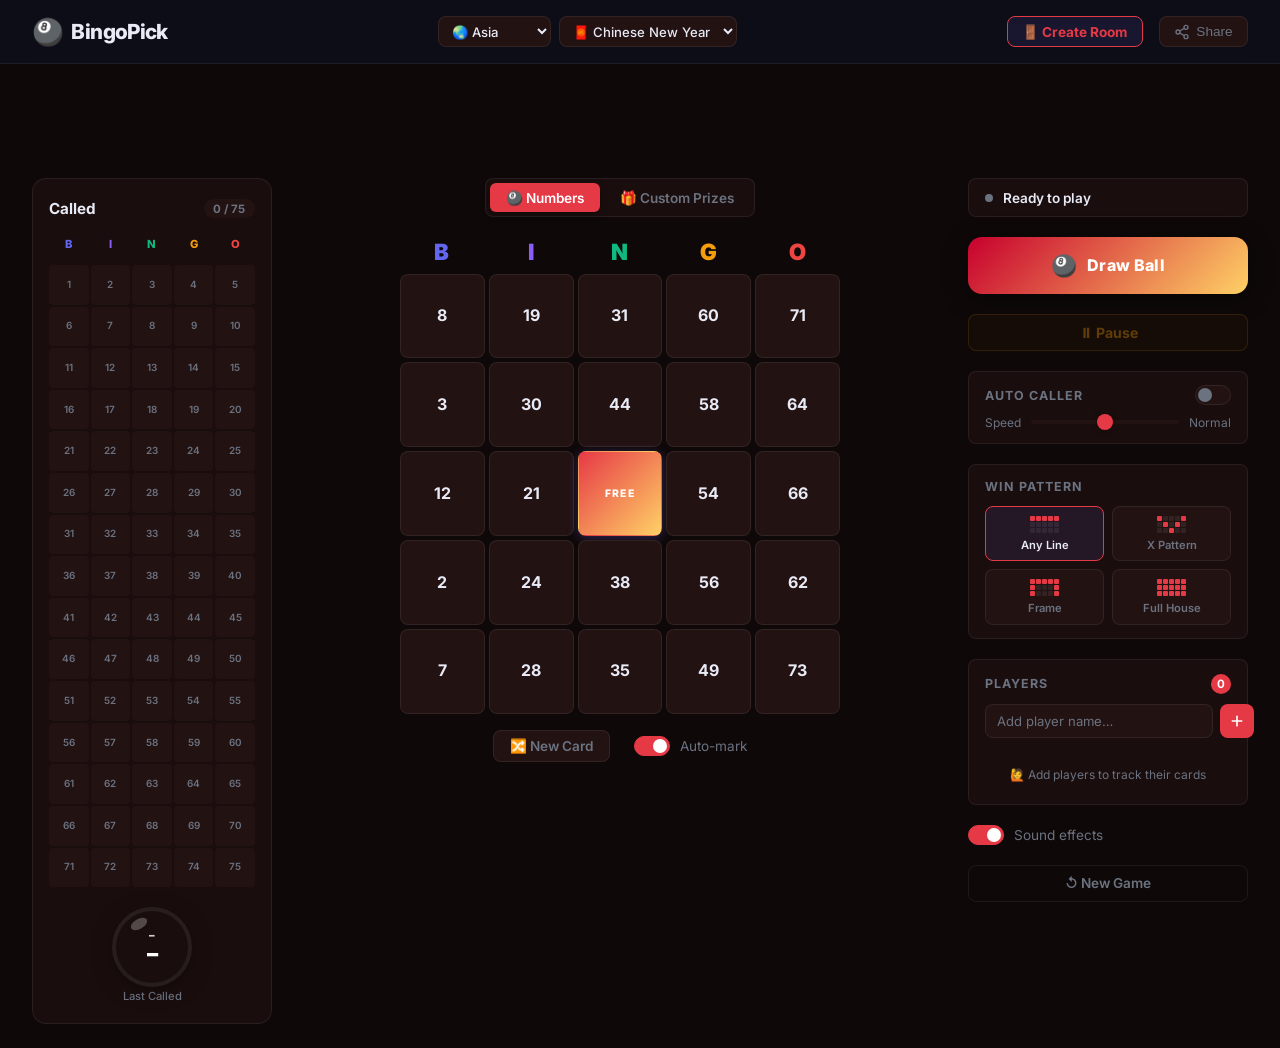
==== index.html @ 64653974 "Initial commit: BingoPick multiplayer bingo game" ====
<!DOCTYPE html>
<html lang="en">
<head>
  <meta charset="UTF-8" />
  <meta name="viewport" content="width=device-width, initial-scale=1.0" />

  <!-- ── Primary SEO ── -->
  <title>BingoPick – Free Online Bingo Caller & Game | Custom Prizes</title>
  <meta name="description" content="Free online bingo game and number caller. Use custom words and prizes for CNY, Christmas, office parties, and team events. No download, no login required." />
  <meta name="keywords" content="bingo caller, online bingo, bingo game, CNY bingo, office party bingo, custom bingo, free bingo caller, prize bingo, virtual bingo" />
  <meta name="author" content="BingoPick" />
  <link rel="canonical" href="https://bingo-pick.com/" />

  <!-- ── Open Graph ── -->
  <meta property="og:type" content="website" />
  <meta property="og:url" content="https://bingo-pick.com/" />
  <meta property="og:title" content="BingoPick – Free Online Bingo Caller & Game" />
  <meta property="og:description" content="Host a fun bingo game for any event. Custom prizes, CNY themes, and instant win detection. Free & no login required." />
  <meta property="og:site_name" content="BingoPick" />

  <!-- ── Twitter Card ── -->
  <meta name="twitter:card" content="summary" />
  <meta name="twitter:title" content="BingoPick – Free Online Bingo Caller" />
  <meta name="twitter:description" content="Host bingo for CNY, Christmas, office parties. Custom prizes & themes. Free, instant, no login." />

  <!-- ── JSON-LD ── -->
  <script type="application/ld+json">
  {
    "@context": "https://schema.org",
    "@type": "WebApplication",
    "name": "BingoPick – Online Bingo Caller",
    "url": "https://bingo-pick.com/",
    "description": "Free online bingo game and number caller with custom prizes for any event.",
    "applicationCategory": "GameApplication",
    "operatingSystem": "Any",
    "offers": { "@type": "Offer", "price": "0", "priceCurrency": "USD" }
  }
  </script>

  <!-- ── Google AdSense ── -->
  <script async src="https://pagead2.googlesyndication.com/pagead/js/adsbygoogle.js?client=ca-pub-XXXXXXXXXXXXXXXX" crossorigin="anonymous"></script>

  <!-- ── Fonts ── -->
  <link rel="preconnect" href="https://fonts.googleapis.com" />
  <link rel="preconnect" href="https://fonts.gstatic.com" crossorigin />
  <link href="https://fonts.googleapis.com/css2?family=Inter:wght@400;500;600;700;800;900&display=swap" rel="stylesheet" />
  <link rel="stylesheet" href="style.css" />
</head>
<body>

  <!-- Confetti canvas -->
  <canvas id="confetti-canvas"></canvas>

  <!-- ══════════════════════════════ HEADER ══════════════════════════════ -->
  <header class="header">
    <div class="logo">
      <span class="logo-icon" id="logo-icon">🎱</span>
      <span class="logo-text">BingoPick</span>
    </div>

    <div class="theme-picker">
      <select id="sel-region"   class="theme-select" title="Region"></select>
      <select id="sel-festival" class="theme-select" title="Festival / Theme"></select>
    </div>

    <div class="header-actions">
      <!-- Before room created -->
      <button id="btn-create-room" class="btn-create-room" title="Create a multiplayer room">
        🚪 Create Room
      </button>
      <!-- After room created: host badge (hidden initially) -->
      <button id="btn-room-badge" class="btn-room-badge hidden" title="Open room lobby">
        <span class="host-dot"></span>
        <span>Host</span>
        <span class="host-room-id" id="host-room-id">–</span>
        <span class="host-player-count" id="host-player-count">0 players</span>
      </button>
      <button id="btn-share" class="btn-icon" title="Share this game">
        <svg width="16" height="16" viewBox="0 0 24 24" fill="none" stroke="currentColor" stroke-width="2" stroke-linecap="round" stroke-linejoin="round"><circle cx="18" cy="5" r="3"/><circle cx="6" cy="12" r="3"/><circle cx="18" cy="19" r="3"/><line x1="8.59" y1="13.51" x2="15.42" y2="17.49"/><line x1="15.41" y1="6.51" x2="8.59" y2="10.49"/></svg>
        Share
      </button>
      <div id="share-toast" class="share-toast">Link copied! 🎉</div>
    </div>
  </header>

  <!-- ── Ad: Leaderboard ── -->
  <div class="ad-leaderboard">
    <ins class="adsbygoogle" style="display:block"
         data-ad-client="ca-pub-XXXXXXXXXXXXXXXX"
         data-ad-slot="1111111111"
         data-ad-format="auto"
         data-full-width-responsive="true"></ins>
    <script>(adsbygoogle = window.adsbygoogle || []).push({});</script>
  </div>

  <!-- ══════════════════════════════ MAIN ══════════════════════════════ -->
  <main class="app">

    <!-- ── LEFT: Called Numbers ── -->
    <aside class="called-panel">
      <div class="panel-header-row">
        <h2 class="panel-title">Called</h2>
        <span class="called-count-badge" id="called-count-badge">0 / 75</span>
      </div>

      <!-- BINGO column headers -->
      <div class="bingo-col-headers">
        <span class="col-header col-b">B</span>
        <span class="col-header col-i">I</span>
        <span class="col-header col-n">N</span>
        <span class="col-header col-g">G</span>
        <span class="col-header col-o">O</span>
      </div>

      <!-- Number grid 1–75 -->
      <div class="number-grid" id="number-grid">
        <!-- populated by JS -->
      </div>

      <!-- Last called ball display -->
      <div class="last-ball-wrap">
        <div class="last-ball" id="last-ball">
          <span class="last-ball-col" id="last-ball-col">–</span>
          <span class="last-ball-num" id="last-ball-num">–</span>
        </div>
        <p class="last-ball-label">Last Called</p>
      </div>
    </aside>

    <!-- ── CENTER: Bingo Card ── -->
    <section class="card-section">
      <!-- Mode tabs -->
      <div class="mode-tabs" id="mode-tabs">
        <button class="mode-tab active" id="tab-numbers" data-mode="numbers">🎱 Numbers</button>
        <button class="mode-tab" id="tab-words" data-mode="words">🎁 Custom Prizes</button>
      </div>

      <!-- Custom prizes input (hidden by default) -->
      <div id="custom-prizes-panel" class="custom-prizes-panel hidden">
        <textarea id="prizes-textarea" class="prizes-textarea"
          placeholder="Enter prizes, one per line…&#10;Example:&#10;🧧 Red Packet $10&#10;🧧 Red Packet $20&#10;🍊 Mandarin Orange Hamper&#10;💰 Cash $100&#10;🎊 Grand Prize" rows="6"></textarea>
        <div class="custom-prizes-actions">
          <button id="btn-load-prizes" class="btn-primary btn-small">Load Prizes</button>
          <button id="btn-load-default-prizes" class="btn-text btn-small">Use CNY defaults</button>
        </div>
        <p class="prizes-hint" id="prizes-hint">0 prizes loaded</p>
      </div>

      <!-- The 5×5 bingo card -->
      <div class="bingo-card-wrap">
        <div class="bingo-card-header">
          <span class="bc-col bc-b">B</span>
          <span class="bc-col bc-i">I</span>
          <span class="bc-col bc-n">N</span>
          <span class="bc-col bc-g">G</span>
          <span class="bc-col bc-o">O</span>
        </div>
        <div class="bingo-card" id="bingo-card">
          <!-- 25 cells injected by JS -->
        </div>
      </div>

      <!-- Card controls -->
      <div class="card-controls">
        <button id="btn-new-card" class="btn-secondary">🔀 New Card</button>
        <label class="toggle-label">
          <input type="checkbox" id="chk-auto-mark" checked />
          <span class="toggle-track"><span class="toggle-thumb"></span></span>
          Auto-mark
        </label>
      </div>
    </section>

    <!-- ── RIGHT: Game Controls ── -->
    <aside class="controls-panel">

      <!-- Game status -->
      <div class="game-status-card" id="game-status-card">
        <div class="status-dot" id="status-dot"></div>
        <span class="status-text" id="status-text">Ready to play</span>
      </div>

      <!-- Draw button -->
      <button id="btn-draw" class="btn-draw">
        <span class="draw-icon">🎱</span>
        <span class="draw-label" id="draw-label">Draw Ball</span>
      </button>

      <!-- Pause / Resume -->
      <button id="btn-pause" class="btn-pause" disabled>⏸ Pause</button>

      <!-- Auto-caller -->
      <div class="autocaller-section">
        <div class="autocaller-header">
          <span class="section-label">Auto Caller</span>
          <label class="toggle-label toggle-small">
            <input type="checkbox" id="chk-autocall" />
            <span class="toggle-track"><span class="toggle-thumb"></span></span>
          </label>
        </div>
        <div class="speed-row">
          <span class="speed-label">Speed</span>
          <input type="range" id="speed-slider" class="speed-slider" min="1" max="5" value="3" />
          <span class="speed-val" id="speed-val">Normal</span>
        </div>
      </div>

      <!-- Win patterns -->
      <div class="patterns-section">
        <span class="section-label">Win Pattern</span>
        <div class="pattern-grid">
          <label class="pattern-opt active" id="pat-line" title="Any line (row, col, diagonal)">
            <input type="radio" name="pattern" value="line" checked />
            <div class="pattern-icon">
              <div class="pi-row"><div class="pi-cell filled"></div><div class="pi-cell filled"></div><div class="pi-cell filled"></div><div class="pi-cell filled"></div><div class="pi-cell filled"></div></div>
              <div class="pi-row"><div class="pi-cell"></div><div class="pi-cell"></div><div class="pi-cell"></div><div class="pi-cell"></div><div class="pi-cell"></div></div>
              <div class="pi-row"><div class="pi-cell"></div><div class="pi-cell"></div><div class="pi-cell"></div><div class="pi-cell"></div><div class="pi-cell"></div></div>
            </div>
            <span>Any Line</span>
          </label>
          <label class="pattern-opt" id="pat-x" title="X pattern (both diagonals)">
            <input type="radio" name="pattern" value="x" />
            <div class="pattern-icon">
              <div class="pi-row"><div class="pi-cell filled"></div><div class="pi-cell"></div><div class="pi-cell"></div><div class="pi-cell"></div><div class="pi-cell filled"></div></div>
              <div class="pi-row"><div class="pi-cell"></div><div class="pi-cell filled"></div><div class="pi-cell"></div><div class="pi-cell filled"></div><div class="pi-cell"></div></div>
              <div class="pi-row"><div class="pi-cell"></div><div class="pi-cell"></div><div class="pi-cell filled"></div><div class="pi-cell"></div><div class="pi-cell"></div></div>
            </div>
            <span>X Pattern</span>
          </label>
          <label class="pattern-opt" id="pat-frame" title="Frame (outer ring)">
            <input type="radio" name="pattern" value="frame" />
            <div class="pattern-icon">
              <div class="pi-row"><div class="pi-cell filled"></div><div class="pi-cell filled"></div><div class="pi-cell filled"></div><div class="pi-cell filled"></div><div class="pi-cell filled"></div></div>
              <div class="pi-row"><div class="pi-cell filled"></div><div class="pi-cell"></div><div class="pi-cell"></div><div class="pi-cell"></div><div class="pi-cell filled"></div></div>
              <div class="pi-row"><div class="pi-cell filled"></div><div class="pi-cell"></div><div class="pi-cell"></div><div class="pi-cell"></div><div class="pi-cell filled"></div></div>
            </div>
            <span>Frame</span>
          </label>
          <label class="pattern-opt" id="pat-blackout" title="Full house - all cells">
            <input type="radio" name="pattern" value="blackout" />
            <div class="pattern-icon">
              <div class="pi-row"><div class="pi-cell filled"></div><div class="pi-cell filled"></div><div class="pi-cell filled"></div><div class="pi-cell filled"></div><div class="pi-cell filled"></div></div>
              <div class="pi-row"><div class="pi-cell filled"></div><div class="pi-cell filled"></div><div class="pi-cell filled"></div><div class="pi-cell filled"></div><div class="pi-cell filled"></div></div>
              <div class="pi-row"><div class="pi-cell filled"></div><div class="pi-cell filled"></div><div class="pi-cell filled"></div><div class="pi-cell filled"></div><div class="pi-cell filled"></div></div>
            </div>
            <span>Full House</span>
          </label>
        </div>
      </div>

      <!-- Players section -->
      <div class="players-section">
        <div class="players-header">
          <span class="section-label">Players</span>
          <span class="player-count" id="player-count">0</span>
        </div>
        <div class="add-player-row">
          <input type="text" id="input-player" class="input-player" placeholder="Add player name…" maxlength="30" autocomplete="off" />
          <button id="btn-add-player" class="btn-add-player" title="Add player">
            <svg width="16" height="16" viewBox="0 0 24 24" fill="none" stroke="currentColor" stroke-width="2.5" stroke-linecap="round" stroke-linejoin="round"><line x1="12" y1="5" x2="12" y2="19"/><line x1="5" y1="12" x2="19" y2="12"/></svg>
          </button>
        </div>
        <ul class="player-list" id="player-list"></ul>
        <div class="empty-players" id="empty-players">
          <span>🙋 Add players to track their cards</span>
        </div>
      </div>

      <!-- Sound toggle -->
      <div class="sound-row">
        <label class="toggle-label">
          <input type="checkbox" id="chk-sound" checked />
          <span class="toggle-track"><span class="toggle-thumb"></span></span>
          Sound effects
        </label>
      </div>


      <!-- Reset -->
      <button id="btn-reset" class="btn-reset">↺ New Game</button>

      <!-- Ad slot -->
      <div class="ad-rectangle">
        <ins class="adsbygoogle" style="display:block"
             data-ad-client="ca-pub-XXXXXXXXXXXXXXXX"
             data-ad-slot="2222222222"
             data-ad-format="rectangle"
             data-full-width-responsive="true"></ins>
        <script>(adsbygoogle = window.adsbygoogle || []).push({});</script>
      </div>
    </aside>
  </main>

  <!-- ══════════════════════════════ BINGO MODAL ══════════════════════════════ -->
  <div id="bingo-modal" class="modal-overlay hidden">
    <div class="modal-card">
      <div class="modal-emoji" id="modal-emoji">🎊</div>
      <p class="modal-subtitle">We have a winner!</p>
      <h2 class="modal-winner" id="modal-winner-name">BINGO!</h2>
      <p class="modal-prize" id="modal-prize"></p>
      <div class="modal-actions">
        <button id="btn-continue" class="btn-primary">Continue Game</button>
        <button id="btn-close-modal" class="btn-text">Dismiss</button>
      </div>
    </div>
  </div>

  <!-- ══════════════════════════════ PLAYER CARD MODAL ══════════════════════════════ -->
  <div id="player-card-modal" class="modal-overlay hidden">
    <div class="modal-card modal-card-wide">
      <div class="player-modal-header">
        <h3 class="player-modal-name" id="player-modal-name">Player Card</h3>
        <button id="btn-close-player-modal" class="btn-text">✕</button>
      </div>
      <div class="bingo-card-header">
        <span class="bc-col bc-b">B</span>
        <span class="bc-col bc-i">I</span>
        <span class="bc-col bc-n">N</span>
        <span class="bc-col bc-g">G</span>
        <span class="bc-col bc-o">O</span>
      </div>
      <div class="bingo-card" id="player-card-grid"></div>
      <button id="btn-call-bingo" class="btn-primary" style="width:100%;margin-top:1rem">🎊 BINGO!</button>
    </div>
  </div>

  <!-- ══ ROOM LOBBY MODAL ══════════════════════════════════════ -->
  <div id="room-modal" class="modal-overlay hidden">
    <div class="modal-card room-modal-card">
      <!-- Header -->
      <div class="room-modal-header">
        <div class="room-modal-title">
          <span class="host-dot"></span>
          <span>Room Lobby</span>
          <span class="room-id-chip" id="room-id-display">–</span>
        </div>
        <button id="btn-close-room-modal" class="btn-text">✕</button>
      </div>

      <!-- Share link -->
      <div class="room-modal-section">
        <div class="room-modal-label">Invite link – share with players 👇</div>
        <div class="room-link-row">
          <span class="room-link-text" id="room-link">–</span>
          <button id="btn-copy-link" class="btn-copy-link" title="Copy link">📋 Copy</button>
        </div>
        <div id="copy-link-toast" class="copy-toast">✅ Copied!</div>
      </div>

      <!-- Player list -->
      <div class="room-modal-section">
        <div class="room-modal-label">
          Players
          <span class="player-count" id="room-player-count">0</span>
        </div>
        <ul class="room-player-list" id="room-player-list">
          <li class="room-empty-hint">No players yet. Share the link above.</li>
        </ul>
      </div>

      <!-- Hint + Start -->
      <p class="room-hint">🔒 = locked in and ready &nbsp;·&nbsp; ⏳ = still setting up</p>
      <button id="btn-start-game" class="btn-start-game" disabled>▶ Start Game</button>
    </div>
  </div>

  <script src="themes.js"></script>
  <script src="firebase-config.js"></script>
  <script src="app.js"></script>
</body>
</html>
---- style.css ----
/* ────────────────────────────────────────────────────────────────
   BingoPick – style.css
   Dark-mode premium design with festival theme support
──────────────────────────────────────────────────────────────── */

/* ── RESET ── */
*, *::before, *::after { box-sizing: border-box; margin: 0; padding: 0; }

:root {
  /* Default dark palette (overridden by themes.js) */
  --bg:           #0d0f1a;
  --bg-card:      #13162a;
  --bg-card2:     #1a1e35;
  --border:       rgba(255,255,255,0.07);
  --text:         #e8eaf6;
  --text-muted:   #6b7280;
  --accent:       #7c6aff;
  --accent2:      #ff5e87;
  --accent3:      #00d2ff;
  --success:      #22c55e;
  --danger:       #f43f5e;
  --radius:       14px;
  --radius-sm:    8px;
  --shadow:       0 8px 32px rgba(0,0,0,0.45);
  --font:         'Inter', system-ui, sans-serif;

  /* Bingo column colors */
  --col-b: #6366f1;
  --col-i: #8b5cf6;
  --col-n: #10b981;
  --col-g: #f59e0b;
  --col-o: #ef4444;

  /* Ball gradient (theme overrides these) */
  --ball-a: #7c6aff;
  --ball-b: #ff5e87;
}

html { font-size: 16px; }

body {
  font-family: var(--font);
  background: var(--bg);
  color: var(--text);
  min-height: 100vh;
  display: flex;
  flex-direction: column;
  overflow-x: hidden;
  transition: background 0.5s, color 0.5s;
}

/* ────────────────────────────────────────────────────────────────
   CONFETTI CANVAS
──────────────────────────────────────────────────────────────── */
#confetti-canvas {
  position: fixed;
  top: 0; left: 0;
  width: 100%; height: 100%;
  pointer-events: none;
  z-index: 1000;
}

/* ────────────────────────────────────────────────────────────────
   AD SLOTS
──────────────────────────────────────────────────────────────── */
.ad-leaderboard {
  width: 100%; max-width: 728px; margin: 0 auto;
  padding: 0.5rem 1rem; min-height: 90px;
  display: flex; align-items: center; justify-content: center;
}
.ad-rectangle {
  width: 100%; max-width: 336px; min-height: 60px; margin: 0 auto;
  display: flex; align-items: center; justify-content: center;
}

/* ────────────────────────────────────────────────────────────────
   HEADER
──────────────────────────────────────────────────────────────── */
.header {
  display: flex; align-items: center; justify-content: space-between;
  padding: 1rem 2rem;
  border-bottom: 1px solid var(--border);
  background: rgba(13,15,26,0.85);
  backdrop-filter: blur(16px);
  position: sticky; top: 0; z-index: 100;
  transition: background 0.5s;
}

.logo {
  display: flex; align-items: center; gap: 0.5rem;
  font-weight: 800; font-size: 1.3rem; letter-spacing: -0.03em;
}
.logo-icon { font-size: 1.6rem; animation: bounce-idle 3s ease-in-out infinite; }
@keyframes bounce-idle {
  0%, 100% { transform: translateY(0) rotate(0deg); }
  40%       { transform: translateY(-4px) rotate(-8deg); }
  60%       { transform: translateY(-4px) rotate(8deg); }
}

.theme-picker { display: flex; align-items: center; gap: 0.5rem; }
.theme-select {
  background: var(--bg-card2); border: 1px solid var(--border);
  border-radius: var(--radius-sm); color: var(--text);
  font-family: var(--font); font-size: 0.82rem; font-weight: 500;
  padding: 0.35rem 0.6rem; cursor: pointer; outline: none;
  transition: border-color 0.2s, box-shadow 0.2s; max-width: 200px;
}
.theme-select:hover, .theme-select:focus {
  border-color: var(--accent);
  box-shadow: 0 0 0 2px rgba(124,106,255,0.15);
}
.theme-select option { background: #1a1e35; }

.header-actions { display: flex; align-items: center; gap: 1rem; position: relative; }

.btn-icon {
  display: flex; align-items: center; gap: 0.4rem;
  padding: 0.4rem 0.9rem; border-radius: var(--radius-sm);
  border: 1px solid var(--border); background: var(--bg-card2);
  color: var(--text-muted); font-size: 0.85rem; font-weight: 500;
  cursor: pointer; transition: all 0.2s;
}
.btn-icon:hover { color: var(--text); border-color: var(--accent); background: rgba(124,106,255,0.1); }

.share-toast {
  position: absolute; right: 0; top: calc(100% + 0.5rem);
  background: var(--success); color: #fff;
  font-size: 0.8rem; font-weight: 600;
  padding: 0.4rem 0.8rem; border-radius: var(--radius-sm);
  white-space: nowrap; opacity: 0; transform: translateY(-4px);
  transition: all 0.3s; pointer-events: none;
}
.share-toast.show { opacity: 1; transform: translateY(0); }

/* ────────────────────────────────────────────────────────────────
   MAIN LAYOUT  (3 columns on desktop)
──────────────────────────────────────────────────────────────── */
.app {
  display: grid;
  grid-template-columns: 240px 1fr 280px;
  gap: 1.5rem;
  padding: 1.5rem 2rem;
  flex: 1;
  max-width: 1280px;
  margin: 0 auto;
  width: 100%;
  align-items: start;
}

/* ────────────────────────────────────────────────────────────────
   LEFT PANEL – Called Numbers
──────────────────────────────────────────────────────────────── */
.called-panel {
  background: var(--bg-card);
  border: 1px solid var(--border);
  border-radius: var(--radius);
  padding: 1.25rem 1rem;
  display: flex; flex-direction: column; gap: 1rem;
  position: sticky; top: 80px;
}

.panel-header-row {
  display: flex; align-items: center; justify-content: space-between;
}
.panel-title { font-size: 0.95rem; font-weight: 700; }
.called-count-badge {
  font-size: 0.72rem; font-weight: 700;
  background: var(--bg-card2); border-radius: 999px;
  padding: 0.15rem 0.6rem; color: var(--text-muted);
}

.bingo-col-headers {
  display: grid; grid-template-columns: repeat(5, 1fr);
  gap: 2px; margin-bottom: -0.25rem;
}
.col-header {
  text-align: center; font-size: 0.7rem; font-weight: 800;
  padding: 0.15rem 0; border-radius: 4px 4px 0 0;
}
.col-b { color: var(--col-b); }
.col-i { color: var(--col-i); }
.col-n { color: var(--col-n); }
.col-g { color: var(--col-g); }
.col-o { color: var(--col-o); }

/* Number grid 1–75 */
.number-grid {
  display: grid; grid-template-columns: repeat(5, 1fr);
  gap: 2px;
}
.ng-cell {
  aspect-ratio: 1;
  display: flex; align-items: center; justify-content: center;
  font-size: 0.62rem; font-weight: 600;
  border-radius: 4px;
  background: var(--bg-card2);
  color: var(--text-muted);
  transition: background 0.3s, color 0.3s, transform 0.2s;
  cursor: default;
  line-height: 1;
}
.ng-cell.called {
  background: var(--accent);
  color: #fff;
  transform: scale(0.95);
  box-shadow: 0 0 8px rgba(124,106,255,0.4);
}
.ng-cell[data-col="B"].called { background: var(--col-b); box-shadow: 0 0 8px rgba(99,102,241,0.5); }
.ng-cell[data-col="I"].called { background: var(--col-i); box-shadow: 0 0 8px rgba(139,92,246,0.5); }
.ng-cell[data-col="N"].called { background: var(--col-n); box-shadow: 0 0 8px rgba(16,185,129,0.5); }
.ng-cell[data-col="G"].called { background: var(--col-g); box-shadow: 0 0 8px rgba(245,158,11,0.5); }
.ng-cell[data-col="O"].called { background: var(--col-o); box-shadow: 0 0 8px rgba(239,68,68,0.5); }

/* Last ball */
.last-ball-wrap {
  display: flex; flex-direction: column; align-items: center; gap: 0.35rem;
  margin-top: 0.5rem;
}
.last-ball {
  width: 72px; height: 72px;
  border-radius: 50%;
  background: radial-gradient(135deg, var(--ball-a) 0%, var(--ball-b) 100%);
  display: flex; flex-direction: column; align-items: center; justify-content: center;
  box-shadow: 0 0 0 4px rgba(255,255,255,0.08), 0 4px 24px rgba(0,0,0,0.4);
  transition: background 0.5s;
  position: relative;
}
.last-ball::before {
  content: '';
  position: absolute;
  top: 8px; left: 14px;
  width: 18px; height: 10px;
  background: rgba(255,255,255,0.25);
  border-radius: 50%;
  transform: rotate(-30deg);
}
.last-ball-col {
  font-size: 0.7rem; font-weight: 900; color: rgba(255,255,255,0.8); letter-spacing: 0.05em;
  line-height: 1;
}
.last-ball-num {
  font-size: 1.4rem; font-weight: 900; color: #fff; letter-spacing: -0.03em;
  line-height: 1;
}
.last-ball-label { font-size: 0.7rem; color: var(--text-muted); font-weight: 500; }

.last-ball.pop {
  animation: ball-pop 0.45s cubic-bezier(0.34,1.56,0.64,1);
}
@keyframes ball-pop {
  from { transform: scale(0.5) rotate(-15deg); opacity: 0.4; }
  to   { transform: scale(1) rotate(0deg); opacity: 1; }
}

/* ────────────────────────────────────────────────────────────────
   CENTER – Bingo Card
──────────────────────────────────────────────────────────────── */
.card-section {
  display: flex; flex-direction: column; align-items: center; gap: 1rem;
}

/* Mode tabs */
.mode-tabs {
  display: flex; gap: 0.25rem;
  background: var(--bg-card); border-radius: var(--radius-sm);
  padding: 4px; border: 1px solid var(--border);
}
.mode-tab {
  background: none; border: none; font-family: var(--font);
  font-size: 0.85rem; font-weight: 600; color: var(--text-muted);
  padding: 0.4rem 1rem; border-radius: 6px;
  cursor: pointer; transition: background 0.2s, color 0.2s;
  white-space: nowrap;
}
.mode-tab.active {
  background: var(--accent); color: #fff;
  box-shadow: 0 2px 8px rgba(0,0,0,0.3);
}
.mode-tab:hover:not(.active) { color: var(--text); background: var(--bg-card2); }

/* Custom prizes panel */
.custom-prizes-panel {
  width: 100%; background: var(--bg-card);
  border: 1px solid var(--border); border-radius: var(--radius);
  padding: 1rem; display: flex; flex-direction: column; gap: 0.75rem;
}
.prizes-textarea {
  width: 100%; background: var(--bg-card2);
  border: 1px solid var(--border); border-radius: var(--radius-sm);
  color: var(--text); font-family: var(--font); font-size: 0.85rem;
  padding: 0.7rem; resize: vertical; outline: none;
  transition: border-color 0.2s; line-height: 1.6;
}
.prizes-textarea:focus { border-color: var(--accent); }
.prizes-textarea::placeholder { color: var(--text-muted); }
.custom-prizes-actions { display: flex; gap: 0.5rem; align-items: center; }
.prizes-hint { font-size: 0.75rem; color: var(--text-muted); }

/* Bingo card */
.bingo-card-wrap {
  width: 100%; max-width: 440px;
}

.bingo-card-header {
  display: grid; grid-template-columns: repeat(5, 1fr);
  gap: 4px; margin-bottom: 4px;
}
.bc-col {
  text-align: center; font-size: 1.4rem; font-weight: 900;
  padding: 0.3rem 0;
  border-radius: var(--radius-sm);
  letter-spacing: 0.05em;
}
.bc-b { color: var(--col-b); }
.bc-i { color: var(--col-i); }
.bc-n { color: var(--col-n); }
.bc-g { color: var(--col-g); }
.bc-o { color: var(--col-o); }

.bingo-card {
  display: grid; grid-template-columns: repeat(5, 1fr);
  gap: 4px;
}

.bingo-cell {
  aspect-ratio: 1;
  display: flex; align-items: center; justify-content: center;
  border-radius: var(--radius-sm);
  background: var(--bg-card2);
  border: 1px solid var(--border);
  font-size: 1rem; font-weight: 700;
  cursor: pointer;
  transition: all 0.2s;
  position: relative;
  overflow: hidden;
  user-select: none;
  text-align: center;
  padding: 2px;
  line-height: 1.1;
}
.bingo-cell:hover:not(.free):not(.marked) {
  border-color: var(--accent);
  background: rgba(124,106,255,0.06);
}
.bingo-cell.free {
  background: linear-gradient(135deg, var(--accent) 0%, var(--accent2) 100%);
  color: #fff; font-size: 0.65rem; font-weight: 800; letter-spacing: 0.1em;
  border-color: transparent;
  cursor: default;
  box-shadow: 0 2px 12px rgba(124,106,255,0.3);
}
.bingo-cell.marked {
  background: linear-gradient(135deg, var(--ball-a) 0%, var(--ball-b) 100%);
  border-color: transparent; color: #fff;
  box-shadow: 0 0 16px rgba(124,106,255,0.35);
  animation: cell-mark 0.35s cubic-bezier(0.34,1.56,0.64,1);
}
.bingo-cell.winning {
  animation: cell-win 0.6s ease infinite alternate;
}
@keyframes cell-mark {
  from { transform: scale(0.7); }
  to   { transform: scale(1); }
}
@keyframes cell-win {
  from { box-shadow: 0 0 12px var(--accent2); transform: scale(1); }
  to   { box-shadow: 0 0 28px var(--accent2), 0 0 60px var(--accent2); transform: scale(1.05); }
}

/* stamp overlay on marked cells */
.bingo-cell.marked::after {
  content: '';
  position: absolute; inset: 0;
  background: radial-gradient(ellipse at 35% 30%, rgba(255,255,255,0.15) 0%, transparent 60%);
  border-radius: inherit;
  pointer-events: none;
}

/* Custom words bingo – smaller font */
.bingo-card.words-mode .bingo-cell {
  font-size: 0.52rem; font-weight: 600; padding: 3px;
  word-break: break-word;
}

/* Card controls */
.card-controls {
  display: flex; align-items: center; gap: 1.5rem; flex-wrap: wrap; justify-content: center;
}
.btn-secondary {
  background: var(--bg-card2); border: 1px solid var(--border);
  border-radius: var(--radius-sm); color: var(--text-muted);
  font-family: var(--font); font-size: 0.85rem; font-weight: 600;
  padding: 0.45rem 1rem; cursor: pointer;
  transition: all 0.2s;
}
.btn-secondary:hover {
  border-color: var(--accent); color: var(--text);
  background: rgba(124,106,255,0.08);
}

/* ────────────────────────────────────────────────────────────────
   RIGHT PANEL – Game Controls
──────────────────────────────────────────────────────────────── */
.controls-panel {
  display: flex; flex-direction: column; gap: 1.25rem;
  position: sticky; top: 80px;
}

/* Status card */
.game-status-card {
  display: flex; align-items: center; gap: 0.6rem;
  background: var(--bg-card); border: 1px solid var(--border);
  border-radius: var(--radius-sm); padding: 0.65rem 1rem;
  font-size: 0.85rem; font-weight: 600;
}
.status-dot {
  width: 8px; height: 8px; border-radius: 50%;
  background: var(--text-muted); flex-shrink: 0;
  transition: background 0.3s;
}
.status-dot.ready  { background: var(--text-muted); }
.status-dot.active { background: var(--success); animation: pulse-dot 1.5s ease-in-out infinite; }
.status-dot.paused { background: #f59e0b; }
.status-dot.done   { background: var(--accent2); }
@keyframes pulse-dot {
  0%, 100% { opacity: 1; transform: scale(1); }
  50%       { opacity: 0.5; transform: scale(0.8); }
}

/* Draw button */
.btn-draw {
  width: 100%;
  padding: 1rem;
  background: linear-gradient(135deg, var(--ball-a) 0%, var(--ball-b) 100%);
  border: none; border-radius: var(--radius);
  color: #fff; font-family: var(--font); font-weight: 800;
  font-size: 1rem; cursor: pointer;
  display: flex; align-items: center; justify-content: center; gap: 0.6rem;
  box-shadow: 0 4px 24px rgba(0,0,0,0.35);
  transition: transform 0.15s, box-shadow 0.15s, background 0.5s;
  letter-spacing: 0.02em;
}
.btn-draw:hover:not(:disabled) {
  transform: translateY(-2px);
  box-shadow: 0 8px 32px rgba(0,0,0,0.4);
}
.btn-draw:active:not(:disabled) { transform: translateY(0); }
.btn-draw:disabled {
  background: var(--bg-card2); color: var(--text-muted); cursor: not-allowed;
  box-shadow: none;
}
.draw-icon { font-size: 1.3rem; animation: spin-slow 4s linear infinite; }
@keyframes spin-slow { to { transform: rotate(360deg); } }

/* Section label */
.section-label { font-size: 0.78rem; font-weight: 700; color: var(--text-muted); text-transform: uppercase; letter-spacing: 0.08em; }

/* Auto-caller */
.autocaller-section {
  background: var(--bg-card); border: 1px solid var(--border);
  border-radius: var(--radius-sm); padding: 0.85rem 1rem;
  display: flex; flex-direction: column; gap: 0.6rem;
}
.autocaller-header { display: flex; align-items: center; justify-content: space-between; }

.speed-row { display: flex; align-items: center; gap: 0.6rem; }
.speed-label { font-size: 0.75rem; color: var(--text-muted); white-space: nowrap; min-width: 34px; }
.speed-slider {
  flex: 1; -webkit-appearance: none; appearance: none;
  height: 4px; border-radius: 999px;
  background: var(--bg-card2); outline: none; cursor: pointer;
}
.speed-slider::-webkit-slider-thumb {
  -webkit-appearance: none; width: 16px; height: 16px;
  border-radius: 50%; background: var(--accent);
  box-shadow: 0 0 6px rgba(0,0,0,0.4); cursor: pointer;
  transition: transform 0.15s;
}
.speed-slider::-webkit-slider-thumb:hover { transform: scale(1.2); }
.speed-val { font-size: 0.75rem; color: var(--text-muted); min-width: 42px; text-align: right; }

/* Win patterns */
.patterns-section {
  background: var(--bg-card); border: 1px solid var(--border);
  border-radius: var(--radius-sm); padding: 0.85rem 1rem;
  display: flex; flex-direction: column; gap: 0.75rem;
}
.pattern-grid {
  display: grid; grid-template-columns: 1fr 1fr;
  gap: 0.5rem;
}
.pattern-opt {
  display: flex; flex-direction: column; align-items: center; gap: 0.3rem;
  background: var(--bg-card2); border: 1.5px solid var(--border);
  border-radius: var(--radius-sm); padding: 0.55rem 0.4rem;
  cursor: pointer; transition: all 0.2s; font-size: 0.7rem;
  font-weight: 600; color: var(--text-muted);
}
.pattern-opt input { display: none; }
.pattern-opt.active, .pattern-opt:has(input:checked) {
  border-color: var(--accent); background: rgba(124,106,255,0.1);
  color: var(--text);
}
.pattern-opt:hover { border-color: var(--accent); color: var(--text); }

/* Mini pattern icons */
.pattern-icon { display: flex; flex-direction: column; gap: 1px; }
.pi-row { display: flex; gap: 1px; }
.pi-cell {
  width: 5px; height: 5px; border-radius: 1px;
  background: var(--border);
}
.pi-cell.filled { background: var(--accent); }

/* Players */
.players-section {
  background: var(--bg-card); border: 1px solid var(--border);
  border-radius: var(--radius-sm); padding: 0.85rem 1rem;
  display: flex; flex-direction: column; gap: 0.65rem;
}
.players-header { display: flex; align-items: center; justify-content: space-between; }
.player-count {
  font-size: 0.72rem; font-weight: 700;
  background: var(--accent); color: #fff;
  width: 20px; height: 20px; border-radius: 50%;
  display: flex; align-items: center; justify-content: center;
}

.add-player-row { display: flex; gap: 0.4rem; }
.input-player {
  flex: 1; background: var(--bg-card2); border: 1px solid var(--border);
  border-radius: var(--radius-sm); color: var(--text);
  font-family: var(--font); font-size: 0.82rem;
  padding: 0.45rem 0.7rem; outline: none;
  transition: border-color 0.2s, box-shadow 0.2s;
}
.input-player::placeholder { color: var(--text-muted); }
.input-player:focus { border-color: var(--accent); box-shadow: 0 0 0 2px rgba(124,106,255,0.15); }

.btn-add-player {
  width: 34px; height: 34px; border-radius: var(--radius-sm);
  border: none; background: var(--accent); color: #fff;
  display: flex; align-items: center; justify-content: center;
  cursor: pointer; transition: background 0.2s, transform 0.15s; flex-shrink: 0;
}
.btn-add-player:hover { background: #6a58f0; transform: scale(1.05); }

.player-list { list-style: none; display: flex; flex-direction: column; gap: 0.3rem; max-height: 180px; overflow-y: auto; }
.player-list::-webkit-scrollbar { width: 3px; }
.player-list::-webkit-scrollbar-thumb { background: var(--border); border-radius: 2px; }

.player-item {
  display: flex; align-items: center; gap: 0.5rem;
  padding: 0.4rem 0.6rem; border-radius: 6px;
  background: var(--bg-card2); border: 1px solid transparent;
  font-size: 0.82rem; font-weight: 500;
  transition: all 0.2s; cursor: pointer; animation: slide-in 0.2s ease;
}
.player-item:hover { border-color: var(--accent); background: rgba(124,106,255,0.07); }
.player-item.has-bingo { border-color: var(--accent2)!important; background: rgba(255,94,135,0.08)!important; }

.player-avatar {
  width: 22px; height: 22px; border-radius: 50%;
  display: flex; align-items: center; justify-content: center;
  font-size: 0.65rem; font-weight: 800; flex-shrink: 0;
  color: #fff;
}
.player-name { flex: 1; white-space: nowrap; overflow: hidden; text-overflow: ellipsis; }
.player-bingo-badge {
  font-size: 0.65rem; font-weight: 700;
  background: var(--accent2); color: #fff;
  padding: 0.1rem 0.4rem; border-radius: 999px;
  display: none;
}
.player-item.has-bingo .player-bingo-badge { display: block; }
.player-remove {
  background: none; border: none; cursor: pointer;
  color: var(--text-muted); font-size: 0.9rem; padding: 0.1rem;
  border-radius: 3px; opacity: 0; transition: opacity 0.2s, color 0.2s;
}
.player-item:hover .player-remove { opacity: 1; }
.player-remove:hover { color: var(--danger); }

.empty-players {
  font-size: 0.75rem; color: var(--text-muted); text-align: center;
  padding: 0.5rem; display: flex; align-items: center; justify-content: center;
}

/* Sound toggle */
.sound-row { display: flex; align-items: center; }

/* Toggle */
.toggle-label {
  display: flex; align-items: center; gap: 0.6rem;
  cursor: pointer; font-size: 0.85rem; color: var(--text-muted);
  user-select: none; transition: color 0.2s;
}
.toggle-label:hover { color: var(--text); }
.toggle-label input { display: none; }
.toggle-label.toggle-small { font-size: 0.78rem; }

.toggle-track {
  width: 36px; height: 20px; background: var(--bg-card2);
  border-radius: 999px; border: 1px solid var(--border);
  position: relative; transition: background 0.2s; flex-shrink: 0;
}
.toggle-thumb {
  position: absolute; width: 14px; height: 14px; border-radius: 50%;
  background: var(--text-muted); top: 2px; left: 2px;
  transition: transform 0.2s, background 0.2s;
}
input:checked + .toggle-track { background: var(--accent); border-color: var(--accent); }
input:checked + .toggle-track .toggle-thumb { transform: translateX(16px); background: #fff; }

/* Reset button */
.btn-reset {
  width: 100%; padding: 0.6rem;
  background: none; border: 1px solid var(--border);
  border-radius: var(--radius-sm); color: var(--text-muted);
  font-family: var(--font); font-size: 0.85rem; font-weight: 600;
  cursor: pointer; transition: all 0.2s;
}
.btn-reset:hover { color: var(--danger); border-color: var(--danger); background: rgba(244,63,94,0.05); }

/* Buttons */
.btn-primary {
  background: linear-gradient(135deg, var(--accent), var(--accent2));
  color: #fff; border: none; font-family: var(--font); font-weight: 600;
  font-size: 0.9rem; padding: 0.55rem 1.2rem; border-radius: var(--radius-sm);
  cursor: pointer; transition: transform 0.15s, box-shadow 0.15s;
  box-shadow: 0 4px 14px rgba(124,106,255,0.25);
}
.btn-primary:hover { transform: translateY(-1px); box-shadow: 0 6px 20px rgba(124,106,255,0.4); }
.btn-primary:active { transform: translateY(0); }
.btn-primary.btn-small { font-size: 0.8rem; padding: 0.4rem 0.8rem; }

.btn-text {
  background: none; border: none; cursor: pointer;
  font-family: var(--font); font-size: 0.82rem; font-weight: 500;
  color: var(--text-muted); padding: 0.25rem 0.5rem;
  border-radius: var(--radius-sm); transition: color 0.2s, background 0.2s;
}
.btn-text:hover { color: var(--text); background: var(--bg-card2); }
.btn-text.btn-small { font-size: 0.78rem; }

.hidden { display: none !important; }

@keyframes slide-in {
  from { opacity: 0; transform: translateX(10px); }
  to   { opacity: 1; transform: translateX(0); }
}

/* ────────────────────────────────────────────────────────────────
   MODALS
──────────────────────────────────────────────────────────────── */
.modal-overlay {
  position: fixed; inset: 0;
  background: rgba(0,0,0,0.8); backdrop-filter: blur(10px);
  display: flex; align-items: center; justify-content: center;
  z-index: 500; animation: fade-in 0.25s ease;
}
@keyframes fade-in { from { opacity: 0; } to { opacity: 1; } }

.modal-card {
  background: var(--bg-card); border: 1px solid var(--border);
  border-radius: 20px; padding: 2.5rem 3rem; text-align: center;
  box-shadow: var(--shadow), 0 0 80px rgba(124,106,255,0.25);
  animation: pop-in 0.4s cubic-bezier(0.34,1.56,0.64,1);
  max-width: 460px; width: calc(100% - 2rem);
}
.modal-card-wide { max-width: 500px; text-align: left; }

@keyframes pop-in {
  from { opacity: 0; transform: scale(0.65); }
  to   { opacity: 1; transform: scale(1); }
}

.modal-emoji { font-size: 4rem; margin-bottom: 0.5rem; animation: bounce 0.6s ease 0.2s both; }
@keyframes bounce {
  from { transform: scale(0.4) rotate(-15deg); }
  60%  { transform: scale(1.2) rotate(5deg); }
  to   { transform: scale(1) rotate(0deg); }
}

.modal-subtitle { color: var(--text-muted); font-size: 0.9rem; margin-bottom: 0.35rem; }
.modal-winner {
  font-size: 2.2rem; font-weight: 900; letter-spacing: -0.03em;
  background: linear-gradient(135deg, #fff, var(--accent));
  -webkit-background-clip: text; -webkit-text-fill-color: transparent;
  background-clip: text; margin-bottom: 0.75rem; word-break: break-word;
}
.modal-prize { color: var(--accent2); font-size: 1rem; font-weight: 600; margin-bottom: 1.5rem; }
.modal-actions { display: flex; gap: 0.75rem; justify-content: center; align-items: center; }

/* Player card modal */
.player-modal-header {
  display: flex; align-items: center; justify-content: space-between;
  margin-bottom: 0.75rem;
}
.player-modal-name { font-size: 1.1rem; font-weight: 800; }

/* ────────────────────────────────────────────────────────────────
   RESPONSIVE
──────────────────────────────────────────────────────────────── */
@media (max-width: 1100px) {
  .app { grid-template-columns: 200px 1fr 260px; gap: 1rem; padding: 1rem; }
  .bingo-card-wrap { max-width: 380px; }
}

@media (max-width: 860px) {
  .app {
    grid-template-columns: 1fr;
    grid-template-rows: auto auto auto;
    padding: 1rem;
  }
  .called-panel {
    position: static;
    /* Show number grid in a horizontal scroll */
  }
  .bingo-card-wrap { max-width: 100%; }
  .controls-panel { position: static; }
}

@media (max-width: 480px) {
  .header { padding: 0.75rem 1rem; }
  .logo-text { display: none; }
  .bc-col { font-size: 1.1rem; }
  .bingo-cell { font-size: 0.85rem; }
  .bingo-card.words-mode .bingo-cell { font-size: 0.42rem; }
  .modal-card { padding: 1.75rem 1.5rem; }
  .modal-winner { font-size: 1.6rem; }
}

/* ────────────────────────────────────────────────────────────────
   CREATE ROOM BUTTON (header)
──────────────────────────────────────────────────────────────── */
.btn-create-room {
  display: flex; align-items: center; gap: 0.4rem;
  padding: 0.4rem 0.9rem; border-radius: var(--radius-sm);
  border: 1.5px solid var(--accent);
  background: rgba(124,106,255,0.1);
  color: var(--accent); font-size: 0.85rem; font-weight: 700;
  cursor: pointer; transition: all 0.2s; font-family: var(--font);
  white-space: nowrap;
}
.btn-create-room:hover {
  background: var(--accent); color: #fff;
  box-shadow: 0 4px 16px rgba(124,106,255,0.35);
}

/* ────────────────────────────────────────────────────────────────
   PAUSE / RESUME BUTTON
──────────────────────────────────────────────────────────────── */
.btn-pause {
  width: 100%; padding: 0.55rem;
  background: rgba(245,158,11,0.1);
  border: 1.5px solid rgba(245,158,11,0.4);
  border-radius: var(--radius-sm); color: #f59e0b;
  font-family: var(--font); font-size: 0.88rem; font-weight: 700;
  cursor: pointer; transition: all 0.2s;
}
.btn-pause:hover:not(:disabled) {
  background: rgba(245,158,11,0.2);
  border-color: #f59e0b;
}
.btn-pause:disabled { opacity: 0.35; cursor: not-allowed; }
.btn-pause.resumed {
  background: rgba(34,197,94,0.1);
  border-color: rgba(34,197,94,0.4);
  color: var(--success);
}

/* ────────────────────────────────────────────────────────────────
   ROOM LOBBY PANEL
──────────────────────────────────────────────────────────────── */
.room-panel {
  background: var(--bg-card); border: 1.5px solid var(--accent);
  border-radius: var(--radius-sm); padding: 0.85rem 1rem;
  display: flex; flex-direction: column; gap: 0.75rem;
  box-shadow: 0 0 24px rgba(124,106,255,0.1);
}
.room-panel-header { display: flex; align-items: center; justify-content: space-between; }
.room-id-chip {
  font-size: 0.75rem; font-weight: 800; letter-spacing: 0.12em;
  background: var(--accent); color: #fff;
  padding: 0.2rem 0.6rem; border-radius: 999px;
}
.room-link-row {
  display: flex; align-items: center; gap: 0.4rem;
  background: var(--bg-card2); border: 1px solid var(--border);
  border-radius: var(--radius-sm); padding: 0.35rem 0.6rem;
}
.room-link-text {
  flex: 1; font-size: 0.65rem; color: var(--text-muted);
  white-space: nowrap; overflow: hidden; text-overflow: ellipsis;
  font-family: monospace;
}
.btn-copy-link {
  background: none; border: none; cursor: pointer; font-size: 0.9rem;
  padding: 0.1rem 0.2rem; border-radius: 4px;
  transition: background 0.2s;
}
.btn-copy-link:hover { background: var(--bg-card); }

.room-players-header { display: flex; align-items: center; justify-content: space-between; }

.room-player-list {
  list-style: none; display: flex; flex-direction: column; gap: 0.3rem;
  max-height: 160px; overflow-y: auto;
}
.room-player-list::-webkit-scrollbar { width: 3px; }
.room-player-list::-webkit-scrollbar-thumb { background: var(--border); border-radius: 2px; }

.room-player-item {
  display: flex; align-items: center; gap: 0.5rem;
  padding: 0.35rem 0.6rem; border-radius: 6px;
  background: var(--bg-card2); font-size: 0.8rem;
  animation: slide-in 0.2s ease;
}
.room-player-icon { font-size: 0.85rem; }
.room-player-name { flex: 1; font-weight: 600; }
.room-player-status { font-size: 0.7rem; color: var(--text-muted); }
.room-player-status.has-bingo { color: var(--accent2); font-weight: 700; }

.room-hint { font-size: 0.72rem; color: var(--text-muted); line-height: 1.4; }

.btn-start-game {
  width: 100%; padding: 0.65rem;
  background: linear-gradient(135deg, var(--success), #16a34a);
  border: none; border-radius: var(--radius-sm); color: #fff;
  font-family: var(--font); font-size: 0.9rem; font-weight: 800;
  cursor: pointer; transition: all 0.2s;
  box-shadow: 0 4px 16px rgba(34,197,94,0.3);
}
.btn-start-game:hover:not(:disabled) {
  transform: translateY(-1px);
  box-shadow: 0 6px 22px rgba(34,197,94,0.45);
}
.btn-start-game:disabled {
  background: var(--bg-card2); color: var(--text-muted);
  cursor: not-allowed; box-shadow: none;
}

/* ────────────────────────────────────────────────────────────────
   HOST BADGE (replaces Create Room button after room is created)
──────────────────────────────────────────────────────────────── */
.btn-room-badge {
  display: flex; align-items: center; gap: 0.5rem;
  padding: 0.35rem 0.8rem; border-radius: var(--radius-sm);
  border: 1.5px solid rgba(34,197,94,0.5);
  background: rgba(34,197,94,0.1);
  color: var(--success); font-size: 0.82rem; font-weight: 700;
  cursor: pointer; transition: all 0.2s; font-family: var(--font);
  white-space: nowrap;
}
.btn-room-badge:hover { background: rgba(34,197,94,0.2); border-color: var(--success); }
.host-dot {
  width: 7px; height: 7px; border-radius: 50%; background: var(--success);
  animation: pulse-dot 1.5s ease-in-out infinite; flex-shrink: 0;
}
.host-room-id {
  font-size: 0.75rem; font-weight: 900; letter-spacing: 0.1em;
  background: rgba(34,197,94,0.2); color: var(--success);
  padding: 0.1rem 0.45rem; border-radius: 4px;
}
.host-player-count { font-size: 0.75rem; font-weight: 500; color: var(--text-muted); }

/* ────────────────────────────────────────────────────────────────
   ROOM MODAL
──────────────────────────────────────────────────────────────── */
.room-modal-card {
  max-width: 480px; width: calc(100% - 2rem);
  text-align: left; padding: 1.75rem 2rem;
  display: flex; flex-direction: column; gap: 1.25rem;
}
.room-modal-header {
  display: flex; align-items: center; justify-content: space-between;
}
.room-modal-title {
  display: flex; align-items: center; gap: 0.6rem;
  font-size: 1rem; font-weight: 800;
}
.room-modal-section { display: flex; flex-direction: column; gap: 0.5rem; }
.room-modal-label {
  font-size: 0.72rem; font-weight: 700; color: var(--text-muted);
  text-transform: uppercase; letter-spacing: 0.07em;
  display: flex; align-items: center; gap: 0.5rem;
}
.room-empty-hint {
  font-size: 0.8rem; color: var(--text-muted); padding: 0.75rem;
  text-align: center; border: 1px dashed var(--border);
  border-radius: var(--radius-sm);
}
.copy-toast {
  font-size: 0.78rem; color: var(--success); font-weight: 600;
  opacity: 0; transform: translateY(-4px);
  transition: all 0.3s; pointer-events: none;
}
.copy-toast.show { opacity: 1; transform: translateY(0); }

/* Kick button (host room modal player list) */
.kick-btn {
  background: none; border: none; cursor: pointer;
  color: var(--text-muted); font-size: 0.8rem; padding: 0.1rem 0.3rem;
  border-radius: 4px; transition: color 0.2s, background 0.2s;
  margin-left: auto; flex-shrink: 0; opacity: 0;
}
.room-player-item:hover .kick-btn { opacity: 1; }
.kick-btn:hover { color: var(--danger); background: rgba(244,63,94,0.1); }
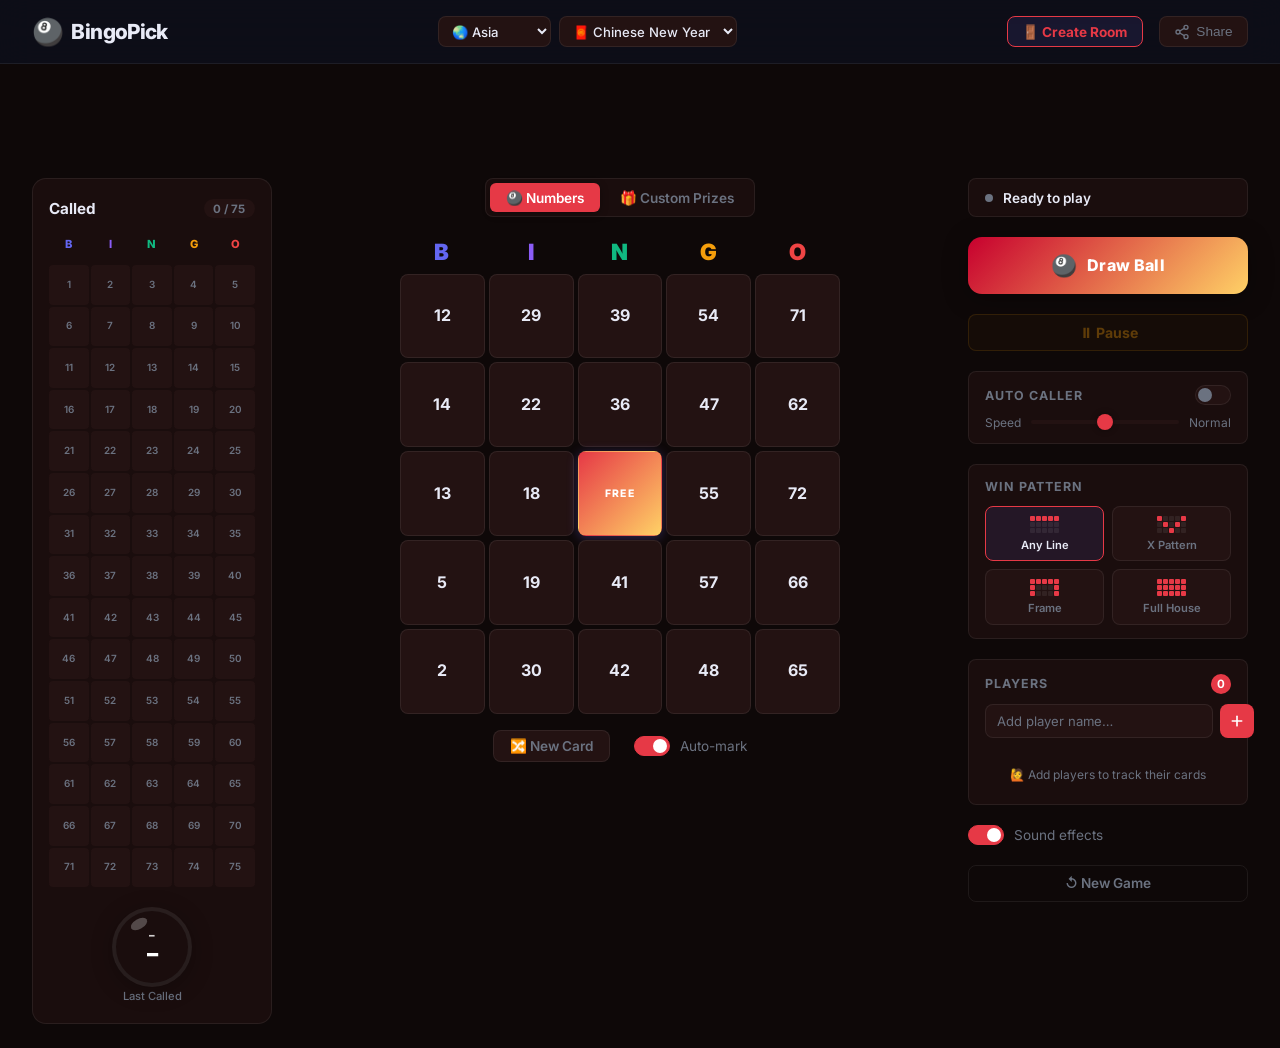
==== commit 0f7e4d69: "fix: injected missing Socket.IO client script tags into index.html and play.html preventing Azure mu" ====
--- a/index.html
+++ b/index.html
@@ -364,6 +364,7 @@
     </div>
   </div>
 
+  <script src="https://cdn.socket.io/4.7.4/socket.io.min.js"></script>
   <script src="themes.js"></script>
   <script src="firebase-config.js"></script>
   <script src="app.js"></script>
